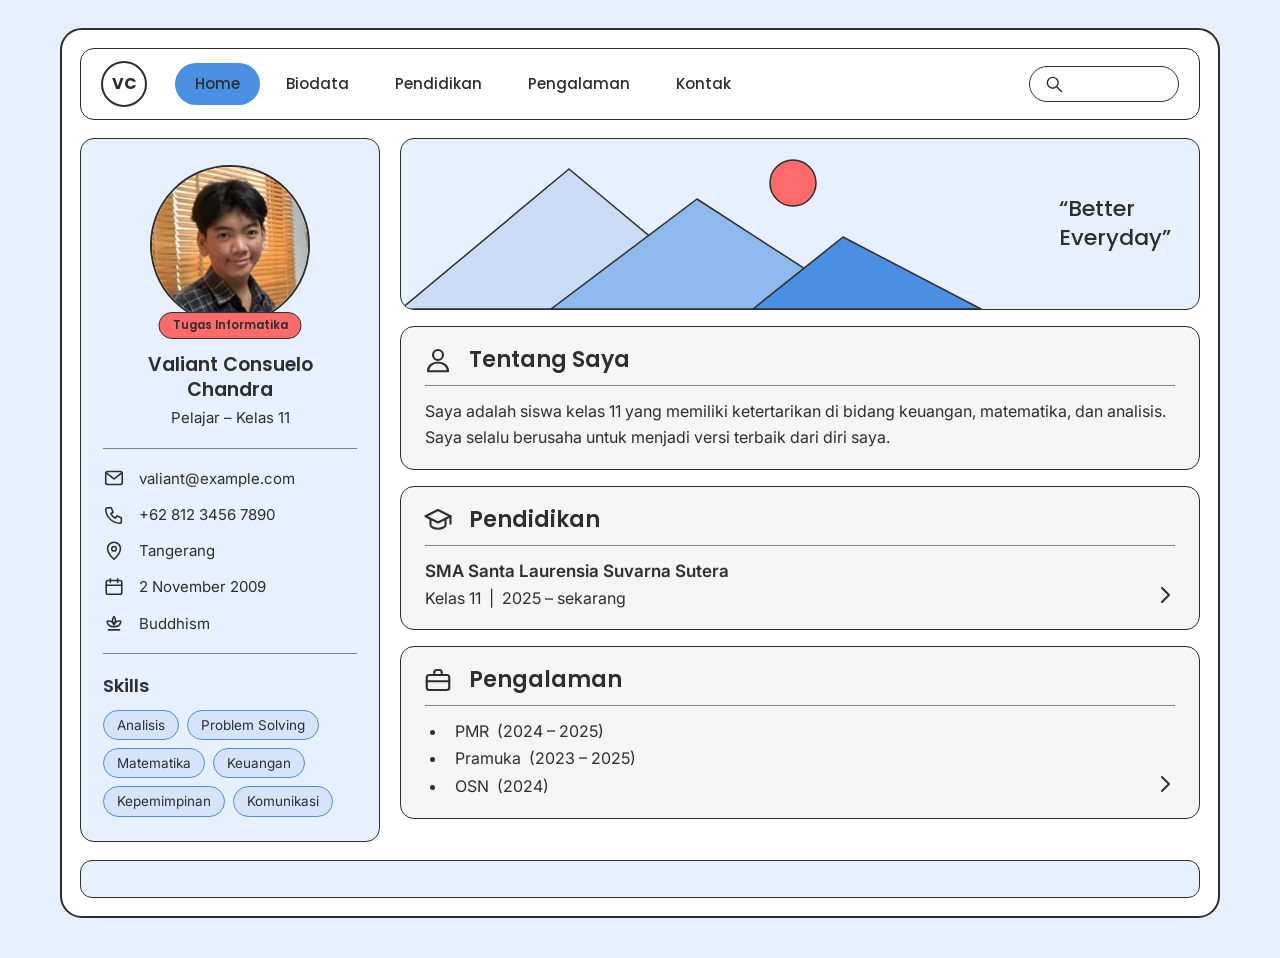
==== cv1.html @ 10a2ae01 "CV 1 dan CV 2 sesuai UX buatan siswa" ====
<!DOCTYPE html>
<html lang="id">
<head>
<meta charset="UTF-8">
<meta name="viewport" content="width=device-width, initial-scale=1.0">
<title>CV Valiant Consuelo Chandra | Tugas Informatika</title>
<link rel="icon" type="image/png" href="images/logo-sekolah.png">
<link rel="preconnect" href="https://fonts.googleapis.com">
<link rel="preconnect" href="https://fonts.gstatic.com" crossorigin>
<link href="https://fonts.googleapis.com/css2?family=Inter:wght@400;500;600&family=Poppins:wght@500;600;700&display=swap" rel="stylesheet">
<link rel="stylesheet" href="css/cv1.css">
</head>
<body class="v-body" id="home">
<div class="v-frame">

  <header class="v-header">
    <a class="v-logo" href="#home" aria-label="Kembali ke atas">VC</a>
    <nav class="v-menu" aria-label="Menu utama">
      <a class="v-menu-link v-menu-active" href="#home">Home</a>
      <a class="v-menu-link" href="#biodata">Biodata</a>
      <a class="v-menu-link" href="#pendidikan">Pendidikan</a>
      <a class="v-menu-link" href="#pengalaman">Pengalaman</a>
      <a class="v-menu-link" href="#kontak">Kontak</a>
    </nav>
    <label class="v-search">
      <svg class="v-ico" viewBox="0 0 24 24" aria-hidden="true"><circle cx="10.5" cy="10.5" r="6.5"/><path d="M15.5 15.5L21 21"/></svg>
      <input class="v-search-input" type="search" aria-label="Cari">
    </label>
  </header>

  <div class="v-layout">

    <aside class="v-side" id="biodata">
      <div class="v-avatar-wrap">
        <a class="v-avatar-link" href="cv2.html" title="Lihat CV Darren">
          <img class="v-avatar" src="images/valiant.jpg" alt="Foto Valiant Consuelo Chandra" width="160" height="160">
        </a>
        <a class="v-badge" href="index.html">Tugas Informatika</a>
      </div>
      <h1 class="v-name">Valiant Consuelo Chandra</h1>
      <p class="v-role">Pelajar &ndash; Kelas 11</p>

      <hr class="v-line">

      <ul class="v-info" id="kontak">
        <li class="v-info-item">
          <svg class="v-ico" viewBox="0 0 24 24" aria-hidden="true"><rect x="3" y="5" width="18" height="14" rx="2"/><path d="M3.5 6.5L12 13l8.5-6.5"/></svg>
          <span class="v-info-text">valiant@example.com</span>
        </li>
        <li class="v-info-item">
          <svg class="v-ico" viewBox="0 0 24 24" aria-hidden="true"><path d="M5 4h4l2 5-2.5 1.5a11 11 0 0 0 5 5L15 13l5 2v4a2 2 0 0 1-2 2A16 16 0 0 1 3 6a2 2 0 0 1 2-2z"/></svg>
          <span class="v-info-text">+62 812 3456 7890</span>
        </li>
        <li class="v-info-item">
          <svg class="v-ico" viewBox="0 0 24 24" aria-hidden="true"><path d="M12 21s-7-6.2-7-11.5a7 7 0 0 1 14 0C19 14.8 12 21 12 21z"/><circle cx="12" cy="9.5" r="2.5"/></svg>
          <span class="v-info-text">Tangerang</span>
        </li>
        <li class="v-info-item">
          <svg class="v-ico" viewBox="0 0 24 24" aria-hidden="true"><rect x="3.5" y="5" width="17" height="15" rx="2"/><path d="M3.5 10h17M8 3v4M16 3v4"/></svg>
          <span class="v-info-text">2 November 2009</span>
        </li>
        <li class="v-info-item">
          <svg class="v-ico" viewBox="0 0 24 24" aria-hidden="true"><path d="M12 5c2 2.5 2.6 5.2 0 9c-2.6-3.8-2-6.5 0-9z"/><path d="M12 14c-1-3.2-4.2-4.4-7.5-4c.2 3.8 3 6.4 7.5 6"/><path d="M12 14c1-3.2 4.2-4.4 7.5-4c-.2 3.8-3 6.4-7.5 6"/><path d="M6 19.5h12"/></svg>
          <span class="v-info-text">Buddhism</span>
        </li>
      </ul>

      <hr class="v-line">

      <h2 class="v-side-title">Skills</h2>
      <ul class="v-chips">
        <li class="v-chip">Analisis</li>
        <li class="v-chip">Problem Solving</li>
        <li class="v-chip">Matematika</li>
        <li class="v-chip">Keuangan</li>
        <li class="v-chip">Kepemimpinan</li>
        <li class="v-chip">Komunikasi</li>
      </ul>
    </aside>

    <main class="v-main">

      <section class="v-banner" aria-label="Banner">
        <img class="v-banner-img" src="images/banner-gunung.svg" alt="" width="600" height="170">
        <p class="v-quote">&ldquo;Better<br>Everyday&rdquo;</p>
      </section>

      <section class="v-card" id="tentang">
        <div class="v-card-head">
          <svg class="v-ico v-ico-lg" viewBox="0 0 24 24" aria-hidden="true"><circle cx="12" cy="8" r="4"/><path d="M4 21c0-4.4 3.6-7 8-7s8 2.6 8 7z"/></svg>
          <h2 class="v-card-title">Tentang Saya</h2>
        </div>
        <p class="v-card-text">Saya adalah siswa kelas 11 yang memiliki ketertarikan di bidang keuangan, matematika, dan analisis. Saya selalu berusaha untuk menjadi versi terbaik dari diri saya.</p>
      </section>

      <section class="v-card v-card-go" id="pendidikan">
        <div class="v-card-head">
          <svg class="v-ico v-ico-lg" viewBox="0 0 24 24" aria-hidden="true"><path d="M12 4L2 9l10 5 10-5z"/><path d="M6 11.5V16c0 1.4 2.7 3 6 3s6-1.6 6-3v-4.5"/><path d="M22 9v6"/></svg>
          <h2 class="v-card-title">Pendidikan</h2>
        </div>
        <p class="v-edu-name">SMA Santa Laurensia Suvarna Sutera</p>
        <p class="v-edu-meta">Kelas 11 &nbsp;|&nbsp; 2025 &ndash; sekarang</p>
        <svg class="v-go" viewBox="0 0 24 24" aria-hidden="true"><path d="M9 5l7 7-7 7"/></svg>
      </section>

      <section class="v-card v-card-go" id="pengalaman">
        <div class="v-card-head">
          <svg class="v-ico v-ico-lg" viewBox="0 0 24 24" aria-hidden="true"><rect x="3" y="8" width="18" height="12" rx="2"/><path d="M9 8V6a2 2 0 0 1 2-2h2a2 2 0 0 1 2 2v2M3 13h18"/></svg>
          <h2 class="v-card-title">Pengalaman</h2>
        </div>
        <ul class="v-exp">
          <li class="v-exp-item">PMR &nbsp;(2024 &ndash; 2025)</li>
          <li class="v-exp-item">Pramuka &nbsp;(2023 &ndash; 2025)</li>
          <li class="v-exp-item">OSN &nbsp;(2024)</li>
        </ul>
        <svg class="v-go" viewBox="0 0 24 24" aria-hidden="true"><path d="M9 5l7 7-7 7"/></svg>
      </section>

    </main>
  </div>

  <footer class="v-footer"></footer>
</div>
</body>
</html>
---- css/cv1.css ----
*,
*::before,
*::after {
  box-sizing: border-box;
}

html {
  scroll-behavior: smooth;
}

body {
  margin: 0;
}

img {
  max-width: 100%;
}

ul {
  margin: 0;
  padding: 0;
  list-style: none;
}

.v-body {
  --v-primary: #4A90E2;
  --v-bg: #E6F0FF;
  --v-card: #F5F5F5;
  --v-text: #2E2E2E;
  --v-accent: #FF6B6B;
  --v-line: rgba(46, 46, 46, 0.55);
  padding: 28px 24px 40px;
  background: var(--v-bg);
  color: var(--v-text);
  font-family: "Inter", system-ui, -apple-system, "Segoe UI", sans-serif;
  font-size: 15px;
  line-height: 1.55;
}

.v-frame {
  max-width: 1160px;
  margin: 0 auto;
  padding: 18px;
  background: #ffffff;
  border: 2px solid var(--v-text);
  border-radius: 22px;
}

.v-ico {
  flex: none;
  width: 22px;
  height: 22px;
  fill: none;
  stroke: var(--v-text);
  stroke-width: 1.7;
  stroke-linecap: round;
  stroke-linejoin: round;
}

.v-ico-lg {
  width: 30px;
  height: 30px;
}

.v-header {
  display: flex;
  align-items: center;
  gap: 28px;
  padding: 12px 20px;
  border: 1.5px solid var(--v-text);
  border-radius: 14px;
  background: #ffffff;
}

.v-logo {
  flex: none;
  width: 46px;
  height: 46px;
  display: grid;
  place-items: center;
  border: 2px solid var(--v-text);
  border-radius: 50%;
  color: var(--v-text);
  font-family: "Poppins", "Inter", sans-serif;
  font-weight: 700;
  font-size: 16px;
  text-decoration: none;
}

.v-menu {
  display: flex;
  align-items: center;
  gap: 6px;
  flex: 1;
}

.v-menu-link {
  padding: 9px 20px;
  border-radius: 999px;
  color: var(--v-text);
  font-family: "Poppins", "Inter", sans-serif;
  font-weight: 500;
  font-size: 15px;
  text-decoration: none;
  transition: background 0.15s ease;
}

.v-menu-link:hover {
  background: var(--v-bg);
}

.v-menu-active,
.v-menu-active:hover {
  background: var(--v-primary);
}

.v-search {
  flex: none;
  width: 150px;
  display: flex;
  align-items: center;
  gap: 8px;
  padding: 7px 14px;
  border: 1.5px solid var(--v-text);
  border-radius: 999px;
  background: #ffffff;
}

.v-search .v-ico {
  width: 20px;
  height: 20px;
}

.v-search-input {
  width: 100%;
  min-width: 0;
  border: 0;
  outline: 0;
  background: transparent;
  color: var(--v-text);
  font: 400 14px "Inter", sans-serif;
}

.v-search:focus-within {
  outline: 2px solid var(--v-primary);
  outline-offset: 1px;
}

.v-layout {
  display: grid;
  grid-template-columns: 300px 1fr;
  gap: 20px;
  margin-top: 18px;
  align-items: stretch;
}

.v-side {
  padding: 26px 22px 24px;
  background: var(--v-bg);
  border: 1.5px solid var(--v-text);
  border-radius: 14px;
  scroll-margin-top: 20px;
}

.v-avatar-wrap {
  position: relative;
  width: 160px;
  margin: 0 auto 28px;
}

.v-avatar-link {
  display: block;
  border-radius: 50%;
  transition: transform 0.2s ease;
}

.v-avatar-link:hover {
  transform: scale(1.04);
}

.v-avatar {
  display: block;
  width: 160px;
  height: 160px;
  object-fit: cover;
  object-position: 50% 20%;
  border: 2px solid var(--v-text);
  border-radius: 50%;
  background: #ffffff;
}

.v-badge {
  position: absolute;
  left: 50%;
  bottom: -14px;
  transform: translateX(-50%);
  padding: 5px 13px;
  border: 1.5px solid var(--v-text);
  border-radius: 999px;
  background: var(--v-accent);
  color: var(--v-text);
  font-family: "Poppins", "Inter", sans-serif;
  font-weight: 600;
  font-size: 11.5px;
  line-height: 1.3;
  white-space: nowrap;
  text-decoration: none;
  transition: transform 0.15s ease;
}

.v-badge:hover {
  transform: translateX(-50%) scale(1.06);
}

.v-name {
  margin: 0;
  text-align: center;
  font-family: "Poppins", "Inter", sans-serif;
  font-weight: 600;
  font-size: 19px;
  line-height: 1.3;
}

.v-role {
  margin: 4px 0 0;
  text-align: center;
  font-size: 15px;
}

.v-line {
  margin: 18px 0;
  border: 0;
  border-top: 1px solid var(--v-line);
}

.v-info {
  display: grid;
  gap: 13px;
  scroll-margin-top: 20px;
}

.v-info-item {
  display: flex;
  align-items: center;
  gap: 14px;
}

.v-info-text {
  font-size: 15px;
  overflow-wrap: anywhere;
}

.v-side-title {
  margin: 0 0 10px;
  font-family: "Poppins", "Inter", sans-serif;
  font-weight: 600;
  font-size: 18px;
}

.v-chips {
  display: flex;
  flex-wrap: wrap;
  gap: 8px;
}

.v-chip {
  padding: 4px 13px;
  border: 1.5px solid var(--v-primary);
  border-radius: 999px;
  background: #D4E5FB;
  font-size: 13.5px;
  line-height: 1.5;
}

.v-main {
  display: grid;
  gap: 16px;
  align-content: start;
}

.v-banner {
  position: relative;
  height: 172px;
  overflow: hidden;
  background: var(--v-bg);
  border: 1.5px solid var(--v-text);
  border-radius: 14px;
}

.v-banner-img {
  position: absolute;
  left: 0;
  bottom: 0;
  height: 100%;
  width: auto;
  max-width: none;
}

.v-quote {
  position: absolute;
  right: 28px;
  top: 50%;
  margin: 0;
  transform: translateY(-50%);
  font-family: "Poppins", "Inter", sans-serif;
  font-weight: 500;
  font-size: 22px;
  line-height: 1.3;
}

.v-card {
  position: relative;
  padding: 16px 24px 18px;
  background: var(--v-card);
  border: 1.5px solid var(--v-text);
  border-radius: 14px;
  scroll-margin-top: 20px;
}

.v-card-head {
  display: flex;
  align-items: center;
  gap: 16px;
  padding-bottom: 8px;
  margin-bottom: 12px;
  border-bottom: 1px solid var(--v-line);
}

.v-card-title {
  margin: 0;
  font-family: "Poppins", "Inter", sans-serif;
  font-weight: 600;
  font-size: 22px;
}

.v-card-head .v-ico-lg {
  margin-left: -2px;
}

.v-card-text {
  margin: 0;
  font-size: 16px;
  line-height: 1.65;
}

.v-edu-name {
  margin: 0;
  font-weight: 600;
  font-size: 17px;
}

.v-edu-meta {
  margin: 2px 0 0;
  font-size: 16px;
}

.v-exp {
  list-style: disc;
  padding-left: 22px;
  font-size: 16px;
}

.v-exp-item {
  padding-left: 8px;
  line-height: 1.7;
}

.v-exp-item::marker {
  color: var(--v-text);
}

.v-card-go .v-card-head {
  margin-right: 0;
}

.v-go {
  position: absolute;
  right: 22px;
  bottom: 22px;
  width: 24px;
  height: 24px;
  fill: none;
  stroke: var(--v-text);
  stroke-width: 2;
  stroke-linecap: round;
  stroke-linejoin: round;
}

.v-footer {
  height: 38px;
  margin-top: 18px;
  background: var(--v-bg);
  border: 1.5px solid var(--v-text);
  border-radius: 12px;
}

@media (max-width: 960px) {
  .v-layout {
    grid-template-columns: 1fr;
  }

  .v-search {
    display: none;
  }

  .v-header {
    gap: 16px;
  }

  .v-menu {
    overflow-x: auto;
    scrollbar-width: none;
  }

  .v-menu::-webkit-scrollbar {
    display: none;
  }

  .v-menu-link {
    padding: 8px 14px;
    white-space: nowrap;
  }
}

@media (max-width: 560px) {
  .v-body {
    padding: 12px 10px 24px;
  }

  .v-frame {
    padding: 10px;
    border-radius: 16px;
  }

  .v-header {
    padding: 10px 12px;
  }

  .v-banner {
    height: 140px;
  }

  .v-quote {
    right: 12px;
    padding: 6px 12px;
    background: rgba(230, 240, 255, 0.92);
    border-radius: 10px;
    font-size: 17px;
  }

  .v-card {
    padding: 14px 16px 16px;
  }

  .v-card-title {
    font-size: 19px;
  }

  .v-card-text,
  .v-exp,
  .v-edu-meta {
    font-size: 15px;
  }

  .v-go {
    right: 14px;
    bottom: 16px;
  }
}
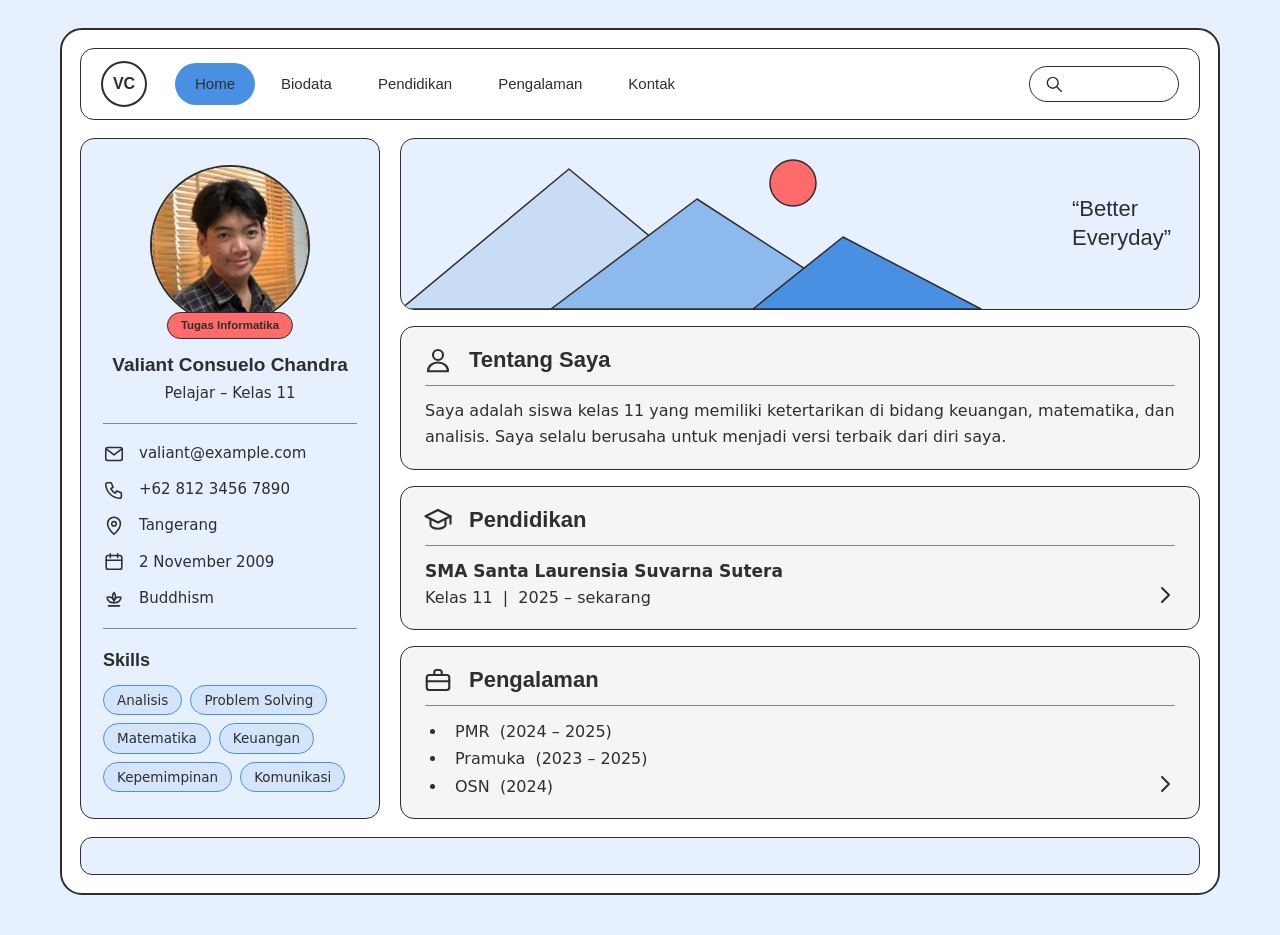
==== commit 013da019: "Pakai font lokal supaya web bisa dibuka offline" ====
--- a/cv1.html
+++ b/cv1.html
@@ -5,9 +5,7 @@
 <meta name="viewport" content="width=device-width, initial-scale=1.0">
 <title>CV Valiant Consuelo Chandra | Tugas Informatika</title>
 <link rel="icon" type="image/png" href="images/logo-sekolah.png">
-<link rel="preconnect" href="https://fonts.googleapis.com">
-<link rel="preconnect" href="https://fonts.gstatic.com" crossorigin>
-<link href="https://fonts.googleapis.com/css2?family=Inter:wght@400;500;600&family=Poppins:wght@500;600;700&display=swap" rel="stylesheet">
+<link rel="stylesheet" href="css/fonts.css">
 <link rel="stylesheet" href="css/cv1.css">
 </head>
 <body class="v-body" id="home">
--- a/css/fonts.css
+++ b/css/fonts.css
@@ -0,0 +1,224 @@
+/* Font lokal (offline), sumber: Google Fonts (lisensi SIL OFL) */
+
+/* latin-ext */
+@font-face {
+  font-family: 'Bricolage Grotesque';
+  font-style: normal;
+  font-weight: 600 800;
+  font-stretch: 100%;
+  font-display: swap;
+  src: url(../fonts/bricolage-grotesque-latin-ext.woff2) format('woff2');
+  unicode-range: U+0100-02BA, U+02BD-02C5, U+02C7-02CC, U+02CE-02D7, U+02DD-02FF, U+0304, U+0308, U+0329, U+1D00-1DBF, U+1E00-1E9F, U+1EF2-1EFF, U+2020, U+20A0-20AB, U+20AD-20C4, U+2113, U+2C60-2C7F, U+A720-A7FF;
+}
+
+/* latin */
+@font-face {
+  font-family: 'Bricolage Grotesque';
+  font-style: normal;
+  font-weight: 600 800;
+  font-stretch: 100%;
+  font-display: swap;
+  src: url(../fonts/bricolage-grotesque-latin.woff2) format('woff2');
+  unicode-range: U+0000-00FF, U+0131, U+0152-0153, U+02BB-02BC, U+02C6, U+02DA, U+02DC, U+0304, U+0308, U+0329, U+2000-206F, U+20AC, U+2122, U+2191, U+2193, U+2212, U+2215, U+FEFF, U+FFFD;
+}
+
+/* latin-ext */
+@font-face {
+  font-family: 'Figtree';
+  font-style: normal;
+  font-weight: 400;
+  font-display: swap;
+  src: url(../fonts/figtree-latin-ext.woff2) format('woff2');
+  unicode-range: U+0100-02BA, U+02BD-02C5, U+02C7-02CC, U+02CE-02D7, U+02DD-02FF, U+0304, U+0308, U+0329, U+1D00-1DBF, U+1E00-1E9F, U+1EF2-1EFF, U+2020, U+20A0-20AB, U+20AD-20C4, U+2113, U+2C60-2C7F, U+A720-A7FF;
+}
+
+/* latin */
+@font-face {
+  font-family: 'Figtree';
+  font-style: normal;
+  font-weight: 400;
+  font-display: swap;
+  src: url(../fonts/figtree-latin.woff2) format('woff2');
+  unicode-range: U+0000-00FF, U+0131, U+0152-0153, U+02BB-02BC, U+02C6, U+02DA, U+02DC, U+0304, U+0308, U+0329, U+2000-206F, U+20AC, U+2122, U+2191, U+2193, U+2212, U+2215, U+FEFF, U+FFFD;
+}
+
+/* latin-ext */
+@font-face {
+  font-family: 'Figtree';
+  font-style: normal;
+  font-weight: 500;
+  font-display: swap;
+  src: url(../fonts/figtree-latin-ext.woff2) format('woff2');
+  unicode-range: U+0100-02BA, U+02BD-02C5, U+02C7-02CC, U+02CE-02D7, U+02DD-02FF, U+0304, U+0308, U+0329, U+1D00-1DBF, U+1E00-1E9F, U+1EF2-1EFF, U+2020, U+20A0-20AB, U+20AD-20C4, U+2113, U+2C60-2C7F, U+A720-A7FF;
+}
+
+/* latin */
+@font-face {
+  font-family: 'Figtree';
+  font-style: normal;
+  font-weight: 500;
+  font-display: swap;
+  src: url(../fonts/figtree-latin.woff2) format('woff2');
+  unicode-range: U+0000-00FF, U+0131, U+0152-0153, U+02BB-02BC, U+02C6, U+02DA, U+02DC, U+0304, U+0308, U+0329, U+2000-206F, U+20AC, U+2122, U+2191, U+2193, U+2212, U+2215, U+FEFF, U+FFFD;
+}
+
+/* latin-ext */
+@font-face {
+  font-family: 'Figtree';
+  font-style: normal;
+  font-weight: 600;
+  font-display: swap;
+  src: url(../fonts/figtree-latin-ext.woff2) format('woff2');
+  unicode-range: U+0100-02BA, U+02BD-02C5, U+02C7-02CC, U+02CE-02D7, U+02DD-02FF, U+0304, U+0308, U+0329, U+1D00-1DBF, U+1E00-1E9F, U+1EF2-1EFF, U+2020, U+20A0-20AB, U+20AD-20C4, U+2113, U+2C60-2C7F, U+A720-A7FF;
+}
+
+/* latin */
+@font-face {
+  font-family: 'Figtree';
+  font-style: normal;
+  font-weight: 600;
+  font-display: swap;
+  src: url(../fonts/figtree-latin.woff2) format('woff2');
+  unicode-range: U+0000-00FF, U+0131, U+0152-0153, U+02BB-02BC, U+02C6, U+02DA, U+02DC, U+0304, U+0308, U+0329, U+2000-206F, U+20AC, U+2122, U+2191, U+2193, U+2212, U+2215, U+FEFF, U+FFFD;
+}
+
+/* latin-ext */
+@font-face {
+  font-family: 'Figtree';
+  font-style: normal;
+  font-weight: 700;
+  font-display: swap;
+  src: url(../fonts/figtree-latin-ext.woff2) format('woff2');
+  unicode-range: U+0100-02BA, U+02BD-02C5, U+02C7-02CC, U+02CE-02D7, U+02DD-02FF, U+0304, U+0308, U+0329, U+1D00-1DBF, U+1E00-1E9F, U+1EF2-1EFF, U+2020, U+20A0-20AB, U+20AD-20C4, U+2113, U+2C60-2C7F, U+A720-A7FF;
+}
+
+/* latin */
+@font-face {
+  font-family: 'Figtree';
+  font-style: normal;
+  font-weight: 700;
+  font-display: swap;
+  src: url(../fonts/figtree-latin.woff2) format('woff2');
+  unicode-range: U+0000-00FF, U+0131, U+0152-0153, U+02BB-02BC, U+02C6, U+02DA, U+02DC, U+0304, U+0308, U+0329, U+2000-206F, U+20AC, U+2122, U+2191, U+2193, U+2212, U+2215, U+FEFF, U+FFFD;
+}
+
+/* latin-ext */
+@font-face {
+  font-family: 'Inter';
+  font-style: normal;
+  font-weight: 400;
+  font-display: swap;
+  src: url(../fonts/inter-latin-ext.woff2) format('woff2');
+  unicode-range: U+0100-02BA, U+02BD-02C5, U+02C7-02CC, U+02CE-02D7, U+02DD-02FF, U+0304, U+0308, U+0329, U+1D00-1DBF, U+1E00-1E9F, U+1EF2-1EFF, U+2020, U+20A0-20AB, U+20AD-20C4, U+2113, U+2C60-2C7F, U+A720-A7FF;
+}
+
+/* latin */
+@font-face {
+  font-family: 'Inter';
+  font-style: normal;
+  font-weight: 400;
+  font-display: swap;
+  src: url(../fonts/inter-latin.woff2) format('woff2');
+  unicode-range: U+0000-00FF, U+0131, U+0152-0153, U+02BB-02BC, U+02C6, U+02DA, U+02DC, U+0304, U+0308, U+0329, U+2000-206F, U+20AC, U+2122, U+2191, U+2193, U+2212, U+2215, U+FEFF, U+FFFD;
+}
+
+/* latin-ext */
+@font-face {
+  font-family: 'Inter';
+  font-style: normal;
+  font-weight: 500;
+  font-display: swap;
+  src: url(../fonts/inter-latin-ext.woff2) format('woff2');
+  unicode-range: U+0100-02BA, U+02BD-02C5, U+02C7-02CC, U+02CE-02D7, U+02DD-02FF, U+0304, U+0308, U+0329, U+1D00-1DBF, U+1E00-1E9F, U+1EF2-1EFF, U+2020, U+20A0-20AB, U+20AD-20C4, U+2113, U+2C60-2C7F, U+A720-A7FF;
+}
+
+/* latin */
+@font-face {
+  font-family: 'Inter';
+  font-style: normal;
+  font-weight: 500;
+  font-display: swap;
+  src: url(../fonts/inter-latin.woff2) format('woff2');
+  unicode-range: U+0000-00FF, U+0131, U+0152-0153, U+02BB-02BC, U+02C6, U+02DA, U+02DC, U+0304, U+0308, U+0329, U+2000-206F, U+20AC, U+2122, U+2191, U+2193, U+2212, U+2215, U+FEFF, U+FFFD;
+}
+
+/* latin-ext */
+@font-face {
+  font-family: 'Inter';
+  font-style: normal;
+  font-weight: 600;
+  font-display: swap;
+  src: url(../fonts/inter-latin-ext.woff2) format('woff2');
+  unicode-range: U+0100-02BA, U+02BD-02C5, U+02C7-02CC, U+02CE-02D7, U+02DD-02FF, U+0304, U+0308, U+0329, U+1D00-1DBF, U+1E00-1E9F, U+1EF2-1EFF, U+2020, U+20A0-20AB, U+20AD-20C4, U+2113, U+2C60-2C7F, U+A720-A7FF;
+}
+
+/* latin */
+@font-face {
+  font-family: 'Inter';
+  font-style: normal;
+  font-weight: 600;
+  font-display: swap;
+  src: url(../fonts/inter-latin.woff2) format('woff2');
+  unicode-range: U+0000-00FF, U+0131, U+0152-0153, U+02BB-02BC, U+02C6, U+02DA, U+02DC, U+0304, U+0308, U+0329, U+2000-206F, U+20AC, U+2122, U+2191, U+2193, U+2212, U+2215, U+FEFF, U+FFFD;
+}
+
+/* latin-ext */
+@font-face {
+  font-family: 'Poppins';
+  font-style: normal;
+  font-weight: 500;
+  font-display: swap;
+  src: url(../fonts/poppins-500-latin-ext.woff2) format('woff2');
+  unicode-range: U+0100-02BA, U+02BD-02C5, U+02C7-02CC, U+02CE-02D7, U+02DD-02FF, U+0304, U+0308, U+0329, U+1D00-1DBF, U+1E00-1E9F, U+1EF2-1EFF, U+2020, U+20A0-20AB, U+20AD-20C4, U+2113, U+2C60-2C7F, U+A720-A7FF;
+}
+
+/* latin */
+@font-face {
+  font-family: 'Poppins';
+  font-style: normal;
+  font-weight: 500;
+  font-display: swap;
+  src: url(../fonts/poppins-500-latin.woff2) format('woff2');
+  unicode-range: U+0000-00FF, U+0131, U+0152-0153, U+02BB-02BC, U+02C6, U+02DA, U+02DC, U+0304, U+0308, U+0329, U+2000-206F, U+20AC, U+2122, U+2191, U+2193, U+2212, U+2215, U+FEFF, U+FFFD;
+}
+
+/* latin-ext */
+@font-face {
+  font-family: 'Poppins';
+  font-style: normal;
+  font-weight: 600;
+  font-display: swap;
+  src: url(../fonts/poppins-600-latin-ext.woff2) format('woff2');
+  unicode-range: U+0100-02BA, U+02BD-02C5, U+02C7-02CC, U+02CE-02D7, U+02DD-02FF, U+0304, U+0308, U+0329, U+1D00-1DBF, U+1E00-1E9F, U+1EF2-1EFF, U+2020, U+20A0-20AB, U+20AD-20C4, U+2113, U+2C60-2C7F, U+A720-A7FF;
+}
+
+/* latin */
+@font-face {
+  font-family: 'Poppins';
+  font-style: normal;
+  font-weight: 600;
+  font-display: swap;
+  src: url(../fonts/poppins-600-latin.woff2) format('woff2');
+  unicode-range: U+0000-00FF, U+0131, U+0152-0153, U+02BB-02BC, U+02C6, U+02DA, U+02DC, U+0304, U+0308, U+0329, U+2000-206F, U+20AC, U+2122, U+2191, U+2193, U+2212, U+2215, U+FEFF, U+FFFD;
+}
+
+/* latin-ext */
+@font-face {
+  font-family: 'Poppins';
+  font-style: normal;
+  font-weight: 700;
+  font-display: swap;
+  src: url(../fonts/poppins-700-latin-ext.woff2) format('woff2');
+  unicode-range: U+0100-02BA, U+02BD-02C5, U+02C7-02CC, U+02CE-02D7, U+02DD-02FF, U+0304, U+0308, U+0329, U+1D00-1DBF, U+1E00-1E9F, U+1EF2-1EFF, U+2020, U+20A0-20AB, U+20AD-20C4, U+2113, U+2C60-2C7F, U+A720-A7FF;
+}
+
+/* latin */
+@font-face {
+  font-family: 'Poppins';
+  font-style: normal;
+  font-weight: 700;
+  font-display: swap;
+  src: url(../fonts/poppins-700-latin.woff2) format('woff2');
+  unicode-range: U+0000-00FF, U+0131, U+0152-0153, U+02BB-02BC, U+02C6, U+02DA, U+02DC, U+0304, U+0308, U+0329, U+2000-206F, U+20AC, U+2122, U+2191, U+2193, U+2212, U+2215, U+FEFF, U+FFFD;
+}
+
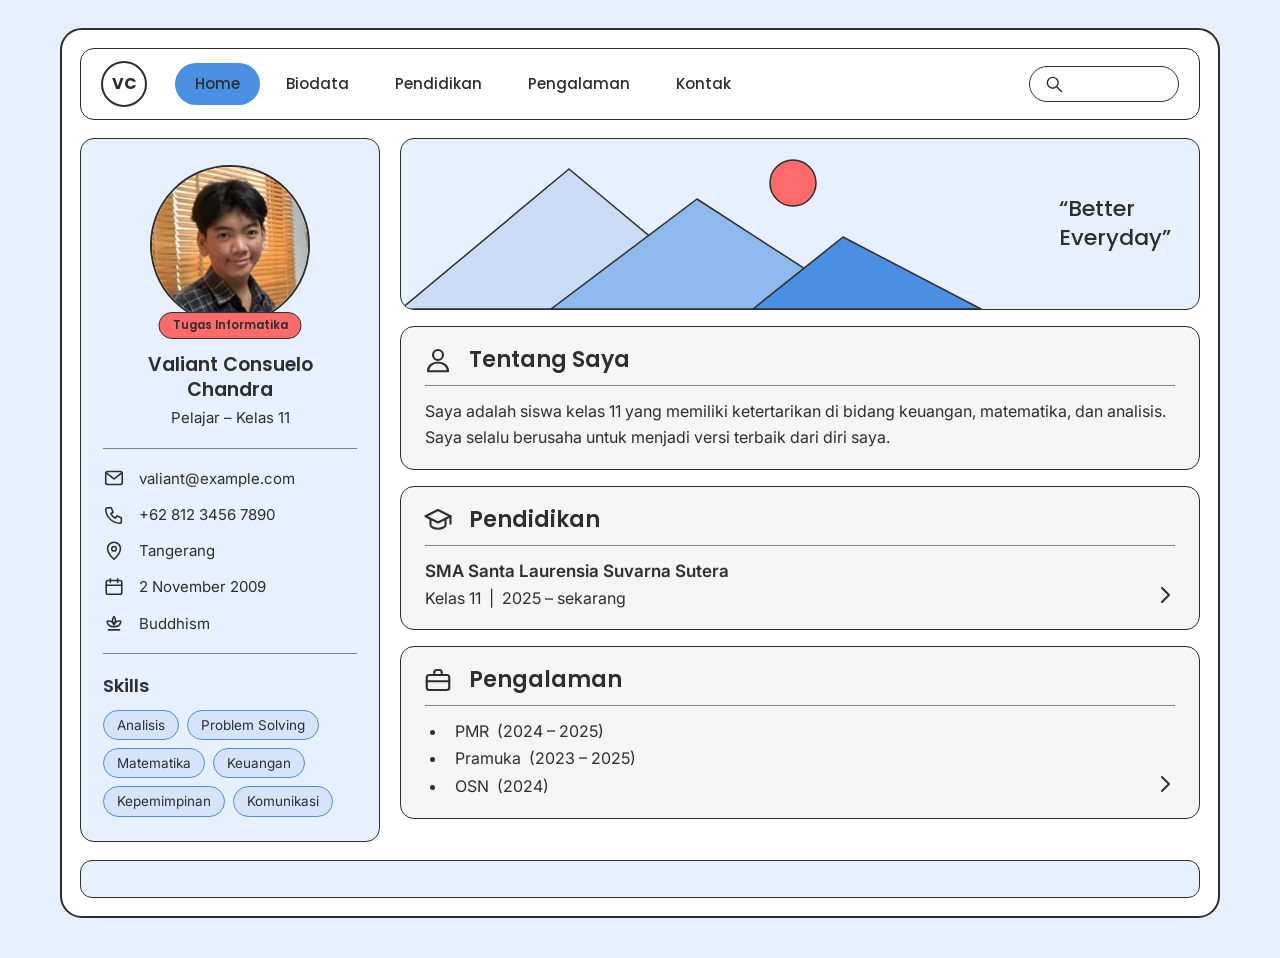
==== commit 87aa54a2: "Kembalikan font ke Google Fonts" ====
--- a/cv1.html
+++ b/cv1.html
@@ -5,7 +5,9 @@
 <meta name="viewport" content="width=device-width, initial-scale=1.0">
 <title>CV Valiant Consuelo Chandra | Tugas Informatika</title>
 <link rel="icon" type="image/png" href="images/logo-sekolah.png">
-<link rel="stylesheet" href="css/fonts.css">
+<link rel="preconnect" href="https://fonts.googleapis.com">
+<link rel="preconnect" href="https://fonts.gstatic.com" crossorigin>
+<link href="https://fonts.googleapis.com/css2?family=Inter:wght@400;500;600&family=Poppins:wght@500;600;700&display=swap" rel="stylesheet">
 <link rel="stylesheet" href="css/cv1.css">
 </head>
 <body class="v-body" id="home">
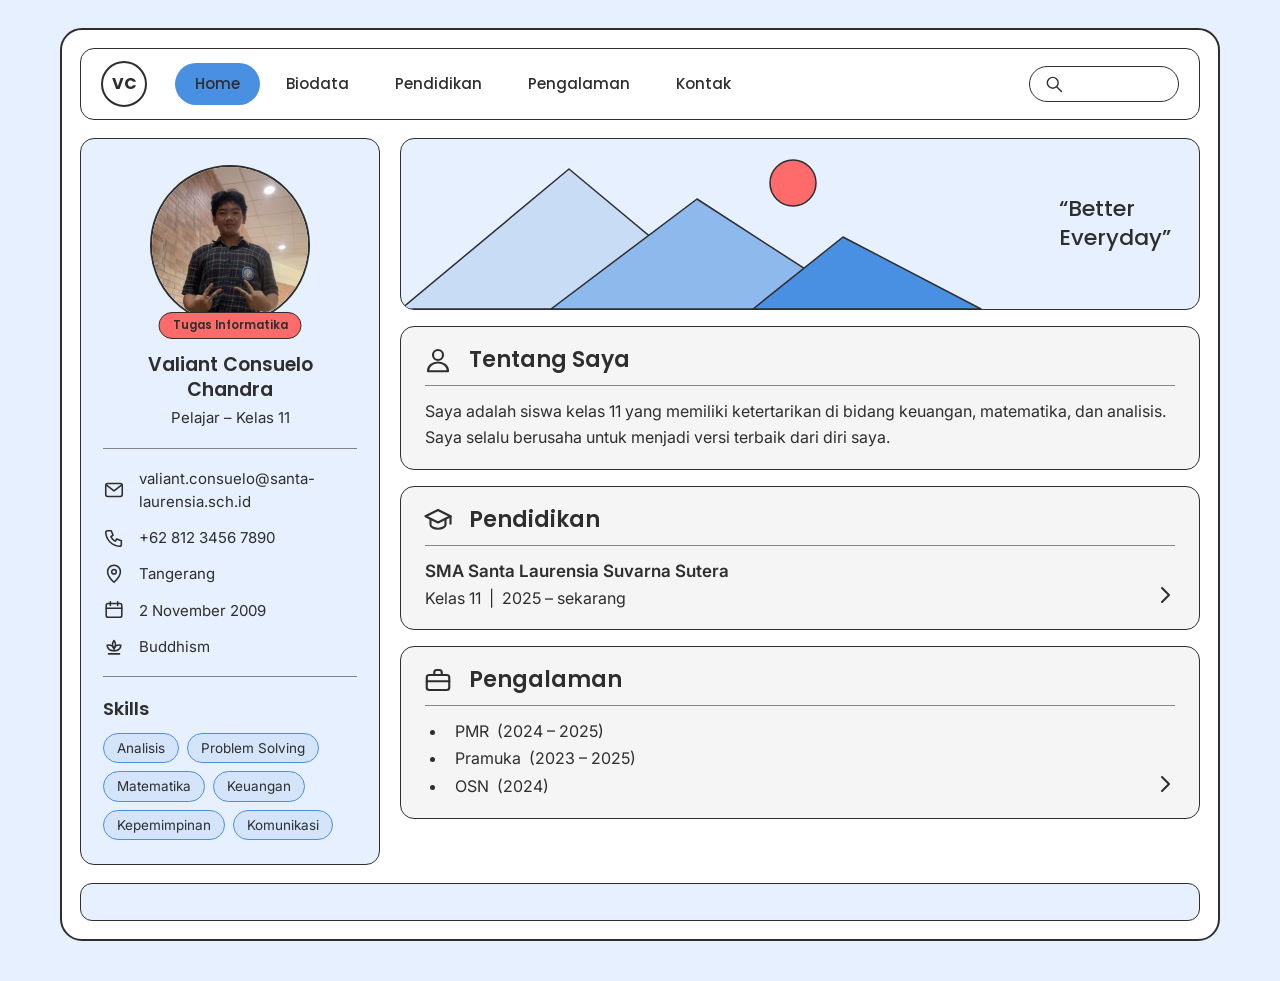
==== commit 7803b3a0: "Ganti foto Valiant dan Darren jadi setengah badan, update email Valiant" ====
--- a/cv1.html
+++ b/cv1.html
@@ -10,116 +10,116 @@
 <link href="https://fonts.googleapis.com/css2?family=Inter:wght@400;500;600&family=Poppins:wght@500;600;700&display=swap" rel="stylesheet">
 <link rel="stylesheet" href="css/cv1.css">
 </head>
-<body class="v-body" id="home">
-<div class="v-frame">
+<body class="valiant-body" id="home">
+<div class="valiant-frame">
 
-  <header class="v-header">
-    <a class="v-logo" href="#home" aria-label="Kembali ke atas">VC</a>
-    <nav class="v-menu" aria-label="Menu utama">
-      <a class="v-menu-link v-menu-active" href="#home">Home</a>
-      <a class="v-menu-link" href="#biodata">Biodata</a>
-      <a class="v-menu-link" href="#pendidikan">Pendidikan</a>
-      <a class="v-menu-link" href="#pengalaman">Pengalaman</a>
-      <a class="v-menu-link" href="#kontak">Kontak</a>
+  <header class="valiant-header">
+    <a class="valiant-logo" href="#home" aria-label="Kembali ke atas">VC</a>
+    <nav class="valiant-menu" aria-label="Menu utama">
+      <a class="valiant-menu-link valiant-menu-active" href="#home">Home</a>
+      <a class="valiant-menu-link" href="#biodata">Biodata</a>
+      <a class="valiant-menu-link" href="#pendidikan">Pendidikan</a>
+      <a class="valiant-menu-link" href="#pengalaman">Pengalaman</a>
+      <a class="valiant-menu-link" href="#kontak">Kontak</a>
     </nav>
-    <label class="v-search">
-      <svg class="v-ico" viewBox="0 0 24 24" aria-hidden="true"><circle cx="10.5" cy="10.5" r="6.5"/><path d="M15.5 15.5L21 21"/></svg>
-      <input class="v-search-input" type="search" aria-label="Cari">
+    <label class="valiant-search">
+      <svg class="valiant-ico" viewBox="0 0 24 24" aria-hidden="true"><circle cx="10.5" cy="10.5" r="6.5"/><path d="M15.5 15.5L21 21"/></svg>
+      <input class="valiant-search-input" type="search" aria-label="Cari">
     </label>
   </header>
 
-  <div class="v-layout">
+  <div class="valiant-layout">
 
-    <aside class="v-side" id="biodata">
-      <div class="v-avatar-wrap">
-        <a class="v-avatar-link" href="cv2.html" title="Lihat CV Darren">
-          <img class="v-avatar" src="images/valiant.jpg" alt="Foto Valiant Consuelo Chandra" width="160" height="160">
+    <aside class="valiant-side" id="biodata">
+      <div class="valiant-avatar-wrap">
+        <a class="valiant-avatar-link" href="cv2.html" title="Lihat CV Darren">
+          <img class="valiant-avatar" src="images/valiant.jpg" alt="Foto Valiant Consuelo Chandra" width="160" height="160">
         </a>
-        <a class="v-badge" href="index.html">Tugas Informatika</a>
+        <a class="valiant-badge" href="index.html">Tugas Informatika</a>
       </div>
-      <h1 class="v-name">Valiant Consuelo Chandra</h1>
-      <p class="v-role">Pelajar &ndash; Kelas 11</p>
+      <h1 class="valiant-name">Valiant Consuelo Chandra</h1>
+      <p class="valiant-role">Pelajar &ndash; Kelas 11</p>
 
-      <hr class="v-line">
+      <hr class="valiant-line">
 
-      <ul class="v-info" id="kontak">
-        <li class="v-info-item">
-          <svg class="v-ico" viewBox="0 0 24 24" aria-hidden="true"><rect x="3" y="5" width="18" height="14" rx="2"/><path d="M3.5 6.5L12 13l8.5-6.5"/></svg>
-          <span class="v-info-text">valiant@example.com</span>
+      <ul class="valiant-info" id="kontak">
+        <li class="valiant-info-item">
+          <svg class="valiant-ico" viewBox="0 0 24 24" aria-hidden="true"><rect x="3" y="5" width="18" height="14" rx="2"/><path d="M3.5 6.5L12 13l8.5-6.5"/></svg>
+          <span class="valiant-info-text">valiant.consuelo@santa-laurensia.sch.id</span>
         </li>
-        <li class="v-info-item">
-          <svg class="v-ico" viewBox="0 0 24 24" aria-hidden="true"><path d="M5 4h4l2 5-2.5 1.5a11 11 0 0 0 5 5L15 13l5 2v4a2 2 0 0 1-2 2A16 16 0 0 1 3 6a2 2 0 0 1 2-2z"/></svg>
-          <span class="v-info-text">+62 812 3456 7890</span>
+        <li class="valiant-info-item">
+          <svg class="valiant-ico" viewBox="0 0 24 24" aria-hidden="true"><path d="M5 4h4l2 5-2.5 1.5a11 11 0 0 0 5 5L15 13l5 2v4a2 2 0 0 1-2 2A16 16 0 0 1 3 6a2 2 0 0 1 2-2z"/></svg>
+          <span class="valiant-info-text">+62 812 3456 7890</span>
         </li>
-        <li class="v-info-item">
-          <svg class="v-ico" viewBox="0 0 24 24" aria-hidden="true"><path d="M12 21s-7-6.2-7-11.5a7 7 0 0 1 14 0C19 14.8 12 21 12 21z"/><circle cx="12" cy="9.5" r="2.5"/></svg>
-          <span class="v-info-text">Tangerang</span>
+        <li class="valiant-info-item">
+          <svg class="valiant-ico" viewBox="0 0 24 24" aria-hidden="true"><path d="M12 21s-7-6.2-7-11.5a7 7 0 0 1 14 0C19 14.8 12 21 12 21z"/><circle cx="12" cy="9.5" r="2.5"/></svg>
+          <span class="valiant-info-text">Tangerang</span>
         </li>
-        <li class="v-info-item">
-          <svg class="v-ico" viewBox="0 0 24 24" aria-hidden="true"><rect x="3.5" y="5" width="17" height="15" rx="2"/><path d="M3.5 10h17M8 3v4M16 3v4"/></svg>
-          <span class="v-info-text">2 November 2009</span>
+        <li class="valiant-info-item">
+          <svg class="valiant-ico" viewBox="0 0 24 24" aria-hidden="true"><rect x="3.5" y="5" width="17" height="15" rx="2"/><path d="M3.5 10h17M8 3v4M16 3v4"/></svg>
+          <span class="valiant-info-text">2 November 2009</span>
         </li>
-        <li class="v-info-item">
-          <svg class="v-ico" viewBox="0 0 24 24" aria-hidden="true"><path d="M12 5c2 2.5 2.6 5.2 0 9c-2.6-3.8-2-6.5 0-9z"/><path d="M12 14c-1-3.2-4.2-4.4-7.5-4c.2 3.8 3 6.4 7.5 6"/><path d="M12 14c1-3.2 4.2-4.4 7.5-4c-.2 3.8-3 6.4-7.5 6"/><path d="M6 19.5h12"/></svg>
-          <span class="v-info-text">Buddhism</span>
+        <li class="valiant-info-item">
+          <svg class="valiant-ico" viewBox="0 0 24 24" aria-hidden="true"><path d="M12 5c2 2.5 2.6 5.2 0 9c-2.6-3.8-2-6.5 0-9z"/><path d="M12 14c-1-3.2-4.2-4.4-7.5-4c.2 3.8 3 6.4 7.5 6"/><path d="M12 14c1-3.2 4.2-4.4 7.5-4c-.2 3.8-3 6.4-7.5 6"/><path d="M6 19.5h12"/></svg>
+          <span class="valiant-info-text">Buddhism</span>
         </li>
       </ul>
 
-      <hr class="v-line">
+      <hr class="valiant-line">
 
-      <h2 class="v-side-title">Skills</h2>
-      <ul class="v-chips">
-        <li class="v-chip">Analisis</li>
-        <li class="v-chip">Problem Solving</li>
-        <li class="v-chip">Matematika</li>
-        <li class="v-chip">Keuangan</li>
-        <li class="v-chip">Kepemimpinan</li>
-        <li class="v-chip">Komunikasi</li>
+      <h2 class="valiant-side-title">Skills</h2>
+      <ul class="valiant-chips">
+        <li class="valiant-chip">Analisis</li>
+        <li class="valiant-chip">Problem Solving</li>
+        <li class="valiant-chip">Matematika</li>
+        <li class="valiant-chip">Keuangan</li>
+        <li class="valiant-chip">Kepemimpinan</li>
+        <li class="valiant-chip">Komunikasi</li>
       </ul>
     </aside>
 
-    <main class="v-main">
+    <main class="valiant-main">
 
-      <section class="v-banner" aria-label="Banner">
-        <img class="v-banner-img" src="images/banner-gunung.svg" alt="" width="600" height="170">
-        <p class="v-quote">&ldquo;Better<br>Everyday&rdquo;</p>
+      <section class="valiant-banner" aria-label="Banner">
+        <img class="valiant-banner-img" src="images/banner-gunung.svg" alt="" width="600" height="170">
+        <p class="valiant-quote">&ldquo;Better<br>Everyday&rdquo;</p>
       </section>
 
-      <section class="v-card" id="tentang">
-        <div class="v-card-head">
-          <svg class="v-ico v-ico-lg" viewBox="0 0 24 24" aria-hidden="true"><circle cx="12" cy="8" r="4"/><path d="M4 21c0-4.4 3.6-7 8-7s8 2.6 8 7z"/></svg>
-          <h2 class="v-card-title">Tentang Saya</h2>
+      <section class="valiant-card" id="tentang">
+        <div class="valiant-card-head">
+          <svg class="valiant-ico valiant-ico-lg" viewBox="0 0 24 24" aria-hidden="true"><circle cx="12" cy="8" r="4"/><path d="M4 21c0-4.4 3.6-7 8-7s8 2.6 8 7z"/></svg>
+          <h2 class="valiant-card-title">Tentang Saya</h2>
         </div>
-        <p class="v-card-text">Saya adalah siswa kelas 11 yang memiliki ketertarikan di bidang keuangan, matematika, dan analisis. Saya selalu berusaha untuk menjadi versi terbaik dari diri saya.</p>
+        <p class="valiant-card-text">Saya adalah siswa kelas 11 yang memiliki ketertarikan di bidang keuangan, matematika, dan analisis. Saya selalu berusaha untuk menjadi versi terbaik dari diri saya.</p>
       </section>
 
-      <section class="v-card v-card-go" id="pendidikan">
-        <div class="v-card-head">
-          <svg class="v-ico v-ico-lg" viewBox="0 0 24 24" aria-hidden="true"><path d="M12 4L2 9l10 5 10-5z"/><path d="M6 11.5V16c0 1.4 2.7 3 6 3s6-1.6 6-3v-4.5"/><path d="M22 9v6"/></svg>
-          <h2 class="v-card-title">Pendidikan</h2>
+      <section class="valiant-card valiant-card-go" id="pendidikan">
+        <div class="valiant-card-head">
+          <svg class="valiant-ico valiant-ico-lg" viewBox="0 0 24 24" aria-hidden="true"><path d="M12 4L2 9l10 5 10-5z"/><path d="M6 11.5V16c0 1.4 2.7 3 6 3s6-1.6 6-3v-4.5"/><path d="M22 9v6"/></svg>
+          <h2 class="valiant-card-title">Pendidikan</h2>
         </div>
-        <p class="v-edu-name">SMA Santa Laurensia Suvarna Sutera</p>
-        <p class="v-edu-meta">Kelas 11 &nbsp;|&nbsp; 2025 &ndash; sekarang</p>
-        <svg class="v-go" viewBox="0 0 24 24" aria-hidden="true"><path d="M9 5l7 7-7 7"/></svg>
+        <p class="valiant-edu-name">SMA Santa Laurensia Suvarna Sutera</p>
+        <p class="valiant-edu-meta">Kelas 11 &nbsp;|&nbsp; 2025 &ndash; sekarang</p>
+        <svg class="valiant-go" viewBox="0 0 24 24" aria-hidden="true"><path d="M9 5l7 7-7 7"/></svg>
       </section>
 
-      <section class="v-card v-card-go" id="pengalaman">
-        <div class="v-card-head">
-          <svg class="v-ico v-ico-lg" viewBox="0 0 24 24" aria-hidden="true"><rect x="3" y="8" width="18" height="12" rx="2"/><path d="M9 8V6a2 2 0 0 1 2-2h2a2 2 0 0 1 2 2v2M3 13h18"/></svg>
-          <h2 class="v-card-title">Pengalaman</h2>
+      <section class="valiant-card valiant-card-go" id="pengalaman">
+        <div class="valiant-card-head">
+          <svg class="valiant-ico valiant-ico-lg" viewBox="0 0 24 24" aria-hidden="true"><rect x="3" y="8" width="18" height="12" rx="2"/><path d="M9 8V6a2 2 0 0 1 2-2h2a2 2 0 0 1 2 2v2M3 13h18"/></svg>
+          <h2 class="valiant-card-title">Pengalaman</h2>
         </div>
-        <ul class="v-exp">
-          <li class="v-exp-item">PMR &nbsp;(2024 &ndash; 2025)</li>
-          <li class="v-exp-item">Pramuka &nbsp;(2023 &ndash; 2025)</li>
-          <li class="v-exp-item">OSN &nbsp;(2024)</li>
+        <ul class="valiant-exp">
+          <li class="valiant-exp-item">PMR &nbsp;(2024 &ndash; 2025)</li>
+          <li class="valiant-exp-item">Pramuka &nbsp;(2023 &ndash; 2025)</li>
+          <li class="valiant-exp-item">OSN &nbsp;(2024)</li>
         </ul>
-        <svg class="v-go" viewBox="0 0 24 24" aria-hidden="true"><path d="M9 5l7 7-7 7"/></svg>
+        <svg class="valiant-go" viewBox="0 0 24 24" aria-hidden="true"><path d="M9 5l7 7-7 7"/></svg>
       </section>
 
     </main>
   </div>
 
-  <footer class="v-footer"></footer>
+  <footer class="valiant-footer"></footer>
 </div>
 </body>
 </html>
--- a/css/cv1.css
+++ b/css/cv1.css
@@ -22,7 +22,7 @@
   list-style: none;
 }
 
-.v-body {
+.valiant-body {
   --v-primary: #4A90E2;
   --v-bg: #E6F0FF;
   --v-card: #F5F5F5;
@@ -37,7 +37,7 @@
   line-height: 1.55;
 }
 
-.v-frame {
+.valiant-frame {
   max-width: 1160px;
   margin: 0 auto;
   padding: 18px;
@@ -46,7 +46,7 @@
   border-radius: 22px;
 }
 
-.v-ico {
+.valiant-ico {
   flex: none;
   width: 22px;
   height: 22px;
@@ -57,12 +57,12 @@
   stroke-linejoin: round;
 }
 
-.v-ico-lg {
+.valiant-ico-lg {
   width: 30px;
   height: 30px;
 }
 
-.v-header {
+.valiant-header {
   display: flex;
   align-items: center;
   gap: 28px;
@@ -72,7 +72,7 @@
   background: #ffffff;
 }
 
-.v-logo {
+.valiant-logo {
   flex: none;
   width: 46px;
   height: 46px;
@@ -87,14 +87,14 @@
   text-decoration: none;
 }
 
-.v-menu {
+.valiant-menu {
   display: flex;
   align-items: center;
   gap: 6px;
   flex: 1;
 }
 
-.v-menu-link {
+.valiant-menu-link {
   padding: 9px 20px;
   border-radius: 999px;
   color: var(--v-text);
@@ -105,16 +105,16 @@
   transition: background 0.15s ease;
 }
 
-.v-menu-link:hover {
+.valiant-menu-link:hover {
   background: var(--v-bg);
 }
 
-.v-menu-active,
-.v-menu-active:hover {
+.valiant-menu-active,
+.valiant-menu-active:hover {
   background: var(--v-primary);
 }
 
-.v-search {
+.valiant-search {
   flex: none;
   width: 150px;
   display: flex;
@@ -126,12 +126,12 @@
   background: #ffffff;
 }
 
-.v-search .v-ico {
+.valiant-search .valiant-ico {
   width: 20px;
   height: 20px;
 }
 
-.v-search-input {
+.valiant-search-input {
   width: 100%;
   min-width: 0;
   border: 0;
@@ -141,12 +141,12 @@
   font: 400 14px "Inter", sans-serif;
 }
 
-.v-search:focus-within {
+.valiant-search:focus-within {
   outline: 2px solid var(--v-primary);
   outline-offset: 1px;
 }
 
-.v-layout {
+.valiant-layout {
   display: grid;
   grid-template-columns: 300px 1fr;
   gap: 20px;
@@ -154,7 +154,7 @@
   align-items: stretch;
 }
 
-.v-side {
+.valiant-side {
   padding: 26px 22px 24px;
   background: var(--v-bg);
   border: 1.5px solid var(--v-text);
@@ -162,23 +162,23 @@
   scroll-margin-top: 20px;
 }
 
-.v-avatar-wrap {
+.valiant-avatar-wrap {
   position: relative;
   width: 160px;
   margin: 0 auto 28px;
 }
 
-.v-avatar-link {
+.valiant-avatar-link {
   display: block;
   border-radius: 50%;
   transition: transform 0.2s ease;
 }
 
-.v-avatar-link:hover {
+.valiant-avatar-link:hover {
   transform: scale(1.04);
 }
 
-.v-avatar {
+.valiant-avatar {
   display: block;
   width: 160px;
   height: 160px;
@@ -189,7 +189,7 @@
   background: #ffffff;
 }
 
-.v-badge {
+.valiant-badge {
   position: absolute;
   left: 50%;
   bottom: -14px;
@@ -208,11 +208,11 @@
   transition: transform 0.15s ease;
 }
 
-.v-badge:hover {
+.valiant-badge:hover {
   transform: translateX(-50%) scale(1.06);
 }
 
-.v-name {
+.valiant-name {
   margin: 0;
   text-align: center;
   font-family: "Poppins", "Inter", sans-serif;
@@ -221,49 +221,49 @@
   line-height: 1.3;
 }
 
-.v-role {
+.valiant-role {
   margin: 4px 0 0;
   text-align: center;
   font-size: 15px;
 }
 
-.v-line {
+.valiant-line {
   margin: 18px 0;
   border: 0;
   border-top: 1px solid var(--v-line);
 }
 
-.v-info {
+.valiant-info {
   display: grid;
   gap: 13px;
   scroll-margin-top: 20px;
 }
 
-.v-info-item {
+.valiant-info-item {
   display: flex;
   align-items: center;
   gap: 14px;
 }
 
-.v-info-text {
+.valiant-info-text {
   font-size: 15px;
   overflow-wrap: anywhere;
 }
 
-.v-side-title {
+.valiant-side-title {
   margin: 0 0 10px;
   font-family: "Poppins", "Inter", sans-serif;
   font-weight: 600;
   font-size: 18px;
 }
 
-.v-chips {
+.valiant-chips {
   display: flex;
   flex-wrap: wrap;
   gap: 8px;
 }
 
-.v-chip {
+.valiant-chip {
   padding: 4px 13px;
   border: 1.5px solid var(--v-primary);
   border-radius: 999px;
@@ -272,13 +272,13 @@
   line-height: 1.5;
 }
 
-.v-main {
+.valiant-main {
   display: grid;
   gap: 16px;
   align-content: start;
 }
 
-.v-banner {
+.valiant-banner {
   position: relative;
   height: 172px;
   overflow: hidden;
@@ -287,7 +287,7 @@
   border-radius: 14px;
 }
 
-.v-banner-img {
+.valiant-banner-img {
   position: absolute;
   left: 0;
   bottom: 0;
@@ -296,7 +296,7 @@
   max-width: none;
 }
 
-.v-quote {
+.valiant-quote {
   position: absolute;
   right: 28px;
   top: 50%;
@@ -308,7 +308,7 @@
   line-height: 1.3;
 }
 
-.v-card {
+.valiant-card {
   position: relative;
   padding: 16px 24px 18px;
   background: var(--v-card);
@@ -317,7 +317,7 @@
   scroll-margin-top: 20px;
 }
 
-.v-card-head {
+.valiant-card-head {
   display: flex;
   align-items: center;
   gap: 16px;
@@ -326,54 +326,54 @@
   border-bottom: 1px solid var(--v-line);
 }
 
-.v-card-title {
+.valiant-card-title {
   margin: 0;
   font-family: "Poppins", "Inter", sans-serif;
   font-weight: 600;
   font-size: 22px;
 }
 
-.v-card-head .v-ico-lg {
+.valiant-card-head .valiant-ico-lg {
   margin-left: -2px;
 }
 
-.v-card-text {
+.valiant-card-text {
   margin: 0;
   font-size: 16px;
   line-height: 1.65;
 }
 
-.v-edu-name {
+.valiant-edu-name {
   margin: 0;
   font-weight: 600;
   font-size: 17px;
 }
 
-.v-edu-meta {
+.valiant-edu-meta {
   margin: 2px 0 0;
   font-size: 16px;
 }
 
-.v-exp {
+.valiant-exp {
   list-style: disc;
   padding-left: 22px;
   font-size: 16px;
 }
 
-.v-exp-item {
+.valiant-exp-item {
   padding-left: 8px;
   line-height: 1.7;
 }
 
-.v-exp-item::marker {
-  color: var(--v-text);
-}
-
-.v-card-go .v-card-head {
+.valiant-exp-item::marker {
+  color: var(--v-text);
+}
+
+.valiant-card-go .valiant-card-head {
   margin-right: 0;
 }
 
-.v-go {
+.valiant-go {
   position: absolute;
   right: 22px;
   bottom: 22px;
@@ -386,7 +386,7 @@
   stroke-linejoin: round;
 }
 
-.v-footer {
+.valiant-footer {
   height: 38px;
   margin-top: 18px;
   background: var(--v-bg);
@@ -395,52 +395,52 @@
 }
 
 @media (max-width: 960px) {
-  .v-layout {
+  .valiant-layout {
     grid-template-columns: 1fr;
   }
 
-  .v-search {
+  .valiant-search {
     display: none;
   }
 
-  .v-header {
+  .valiant-header {
     gap: 16px;
   }
 
-  .v-menu {
+  .valiant-menu {
     overflow-x: auto;
     scrollbar-width: none;
   }
 
-  .v-menu::-webkit-scrollbar {
+  .valiant-menu::-webkit-scrollbar {
     display: none;
   }
 
-  .v-menu-link {
+  .valiant-menu-link {
     padding: 8px 14px;
     white-space: nowrap;
   }
 }
 
 @media (max-width: 560px) {
-  .v-body {
+  .valiant-body {
     padding: 12px 10px 24px;
   }
 
-  .v-frame {
+  .valiant-frame {
     padding: 10px;
     border-radius: 16px;
   }
 
-  .v-header {
+  .valiant-header {
     padding: 10px 12px;
   }
 
-  .v-banner {
+  .valiant-banner {
     height: 140px;
   }
 
-  .v-quote {
+  .valiant-quote {
     right: 12px;
     padding: 6px 12px;
     background: rgba(230, 240, 255, 0.92);
@@ -448,21 +448,21 @@
     font-size: 17px;
   }
 
-  .v-card {
+  .valiant-card {
     padding: 14px 16px 16px;
   }
 
-  .v-card-title {
+  .valiant-card-title {
     font-size: 19px;
   }
 
-  .v-card-text,
-  .v-exp,
-  .v-edu-meta {
+  .valiant-card-text,
+  .valiant-exp,
+  .valiant-edu-meta {
     font-size: 15px;
   }
 
-  .v-go {
+  .valiant-go {
     right: 14px;
     bottom: 16px;
   }
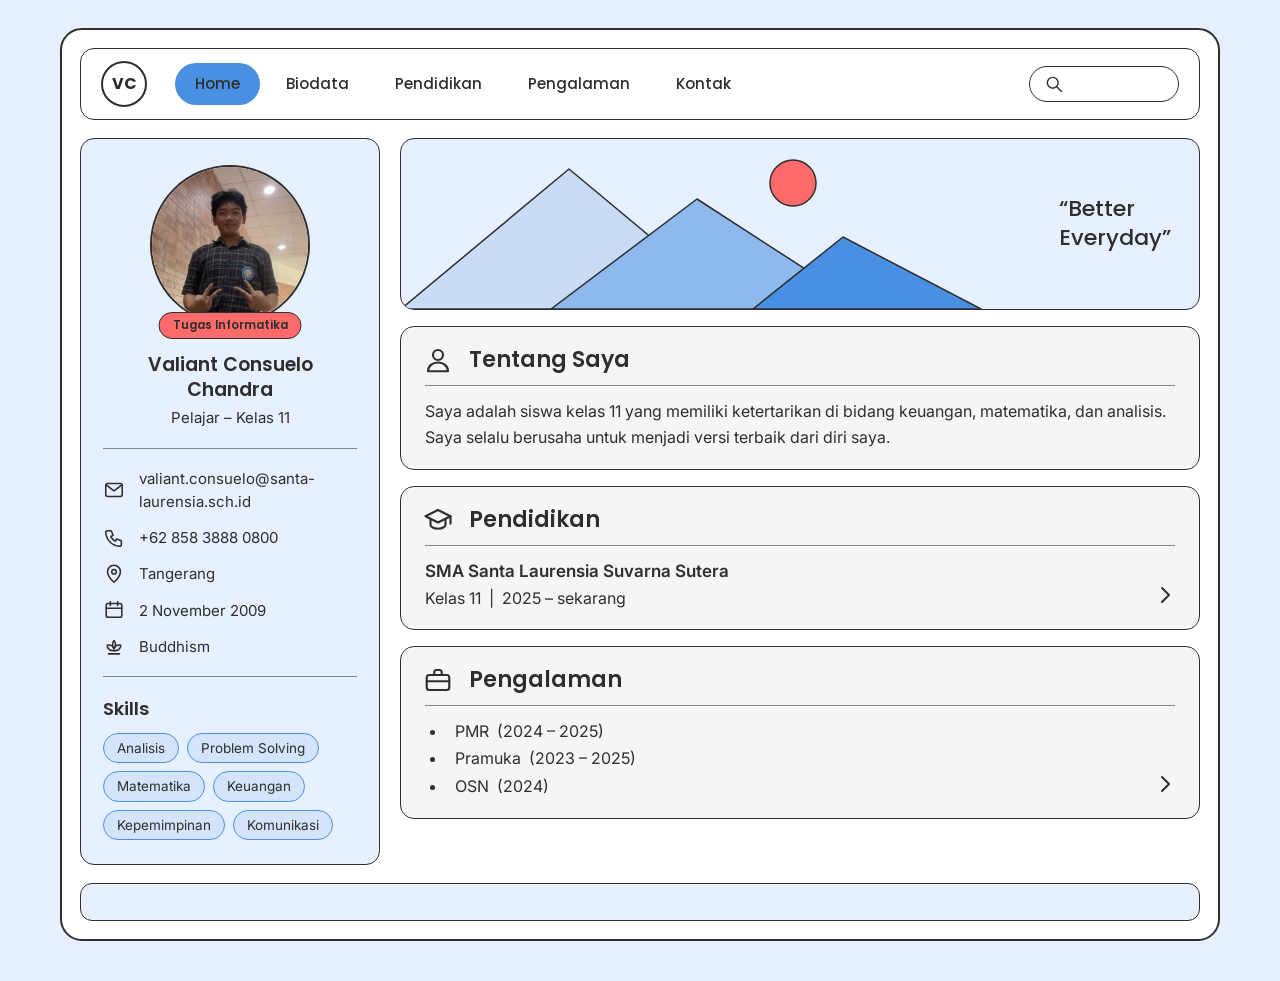
==== commit b3d25172: "Percantik halaman depan: kartu Tim VD Store, ulasan, promo, footer baru; update nomor HP" ====
--- a/cv1.html
+++ b/cv1.html
@@ -49,7 +49,7 @@
         </li>
         <li class="valiant-info-item">
           <svg class="valiant-ico" viewBox="0 0 24 24" aria-hidden="true"><path d="M5 4h4l2 5-2.5 1.5a11 11 0 0 0 5 5L15 13l5 2v4a2 2 0 0 1-2 2A16 16 0 0 1 3 6a2 2 0 0 1 2-2z"/></svg>
-          <span class="valiant-info-text">+62 812 3456 7890</span>
+          <span class="valiant-info-text">+62 858 3888 0800</span>
         </li>
         <li class="valiant-info-item">
           <svg class="valiant-ico" viewBox="0 0 24 24" aria-hidden="true"><path d="M12 21s-7-6.2-7-11.5a7 7 0 0 1 14 0C19 14.8 12 21 12 21z"/><circle cx="12" cy="9.5" r="2.5"/></svg>
